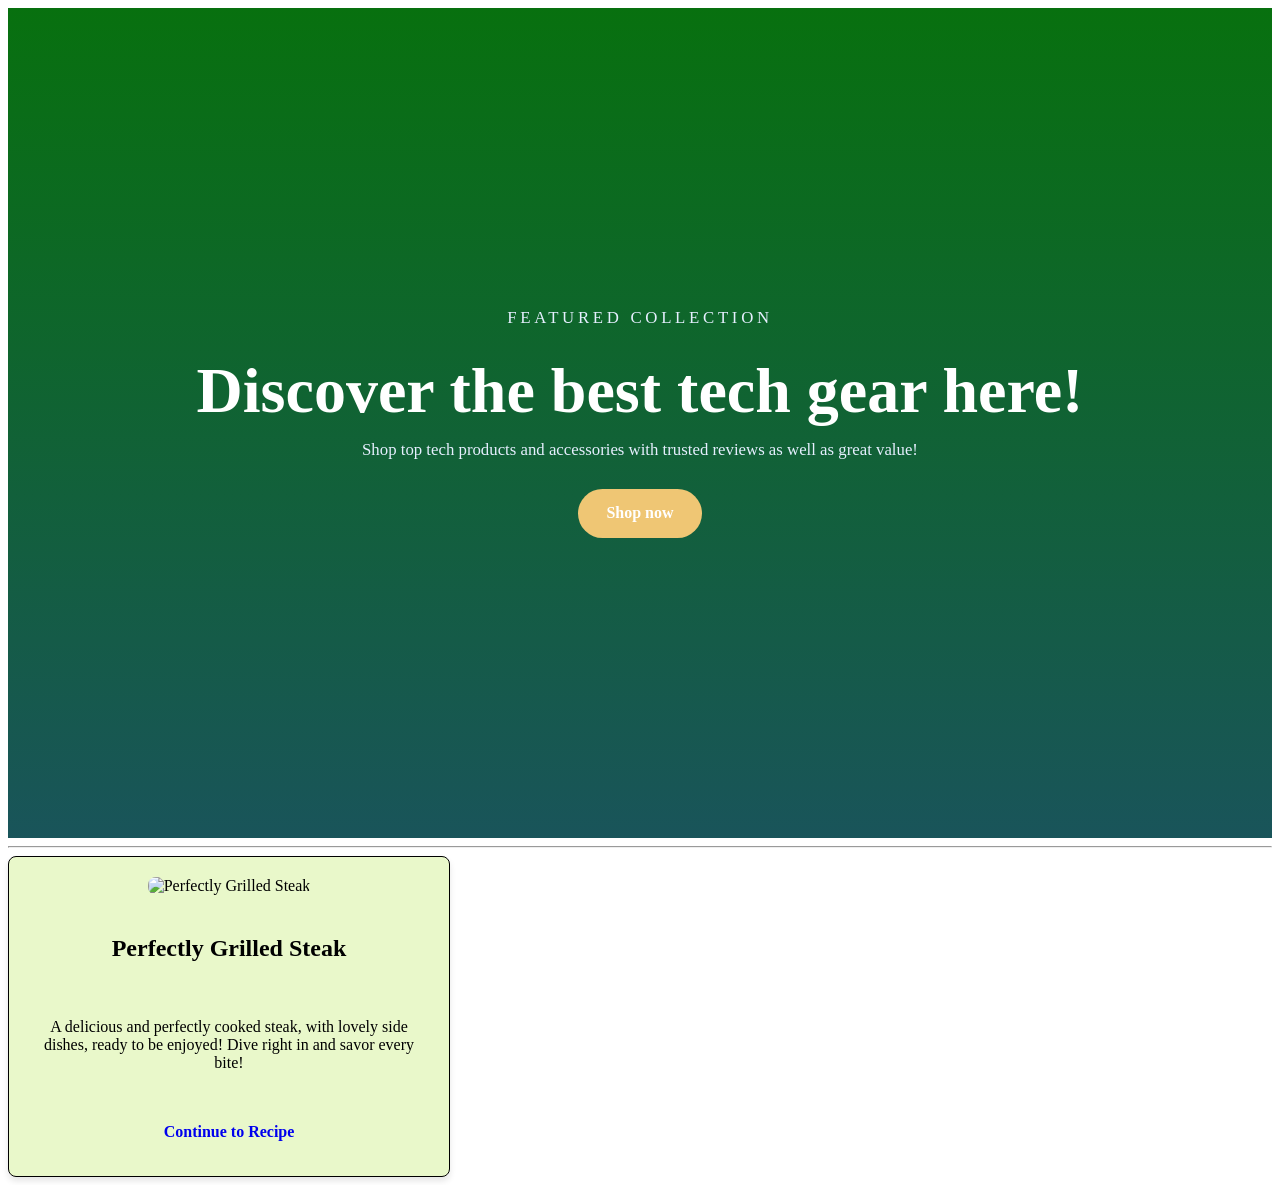
==== index.html @ 08d1109f "Rename products.html to index.html" ====
<!DOCTYPE html>
<html lang= "en">
<head>
    <META http-equiv=Content-Type content="text/html; charset=UTF-8">
    <title>CSS Exercise 3</title>
    <link rel="stylesheet" href="style.css">

</head>
<body>

<div class="spinner"></div>

<section class="hero">
  <div class="hero-content">
    <p class="hero-eyebrow">Featured collection</p>
    <h1>Discover the best tech gear here!</h1>
    <p>Shop top tech products and accessories with trusted reviews as well as great value!</p>
    <div class="hero-actions">
      <a class="btn primary" href="#section-2">Shop now</a>
    </div>
  </div>
</section>

    <hr>

<body>
      
  <body class="section" id="section-2">

  <div class="product-item">
    <div class="card-content">
      <img src="product 1.jpeg" alt="Perfectly Grilled Steak">
      <h2>Perfectly Grilled Steak</h2>
      <p>A delicious and perfectly cooked steak, with lovely side dishes, ready to be enjoyed! Dive right in and savor every bite!</p>
      <a class="btn" href="https://www.cookingclassy.com/grilled-steak/" target="_blank">Continue to Recipe</a>
    </div>
  </div>
      
    

</body>
</html>
---- style.css ----
.hero {
  min-height: 90vh;
  display: flex;
  align-items: center;
  justify-content: center;
  padding: 10px 20px;
  background: linear-gradient(180deg, rgba(4, 106, 11, 0.92), rgba(19, 61, 97, 0.82)), #35be3b;
  color: #ffffff;
  text-align: center;
  transition: background 0.5s ease;
  poistion: sticky;
}

.hero-eyebrow {
  margin: 0 0 1rem;
  letter-spacing: 0.22em;
  text-transform: uppercase;
  font-size: 0.85rem;
  color: #d9e8ff;
  animation: skewPulse 3s ease-in-out infinite;
}

.hero h1 {
  margin: 0 0 1rem;
  font-size: clamp(2.5rem, 5vw, 4.5rem);
  line-height: 1.05;
  transition: color 0.3s ease;
}

.hero p {
  margin: 0 auto 1.8rem;
  max-width: 720px;
  font-size: 1.05rem;
  color: #e6efff;
  transition: opacity 0.3s ease;
}

.btn {
  display: inline-block;
  padding: 0.95rem 1.8rem;
  border-radius: 900px;
  text-decoration: none;
  font-weight: 700;
  transition: all 0.3s ease;
  cursor: pointer;
  animation: pulse 2s infinite;
  animation-play-state: paused;
}

.btn:hover {
  transform: translateY(-2px) scale(1.05);
  animation-play-state: running;
}

.primary {
  background: #efc674;
  color: #fff;
  transition: background-color 0.3s ease;
}

.primary:hover {
  background: #d4a64a;
}

.product-item {
  display: grid;
  grid-template-columns: repeat(auto-fit, minmax(300px, 1fr));
  gap: 20px;
}

.card-content {
  background: #fff;
  border-radius: 8px;
  border: 1px solid black;
  padding: 20px;
  box-shadow: 0 4px 6px rgba(0, 0, 0, 0.1);
  gap: 20px;
  display: flex;
  flex-direction: column;
  max-width: 400px;
  max-height: 600px;
  align-items: center;
  text-align: center;
  animation-name: slideUp;
  animation-duration: 5s;
  transition: transform 0.3s ease, box-shadow 0.3s ease;
  background-color: rgba(203, 238, 132, 0.43);
}

@keyframes slideUp {
  from {
    transform: translateY(100%);
  }
}

.card-content:hover {
  transform: translateY(-10px);
  box-shadow: 0 8px 12px rgba(0, 0, 0, 0.2);
}

.card-content img {
  width: auto;
  height: auto;
  border-radius: 8px;
}

button {
  background: #c4db72;
  color: black;
  padding: 10px 20px;
  border-radius: 900px;
  text-decoration: none;
  font-weight: 700;
  transition: background-color 0.3s ease;
}
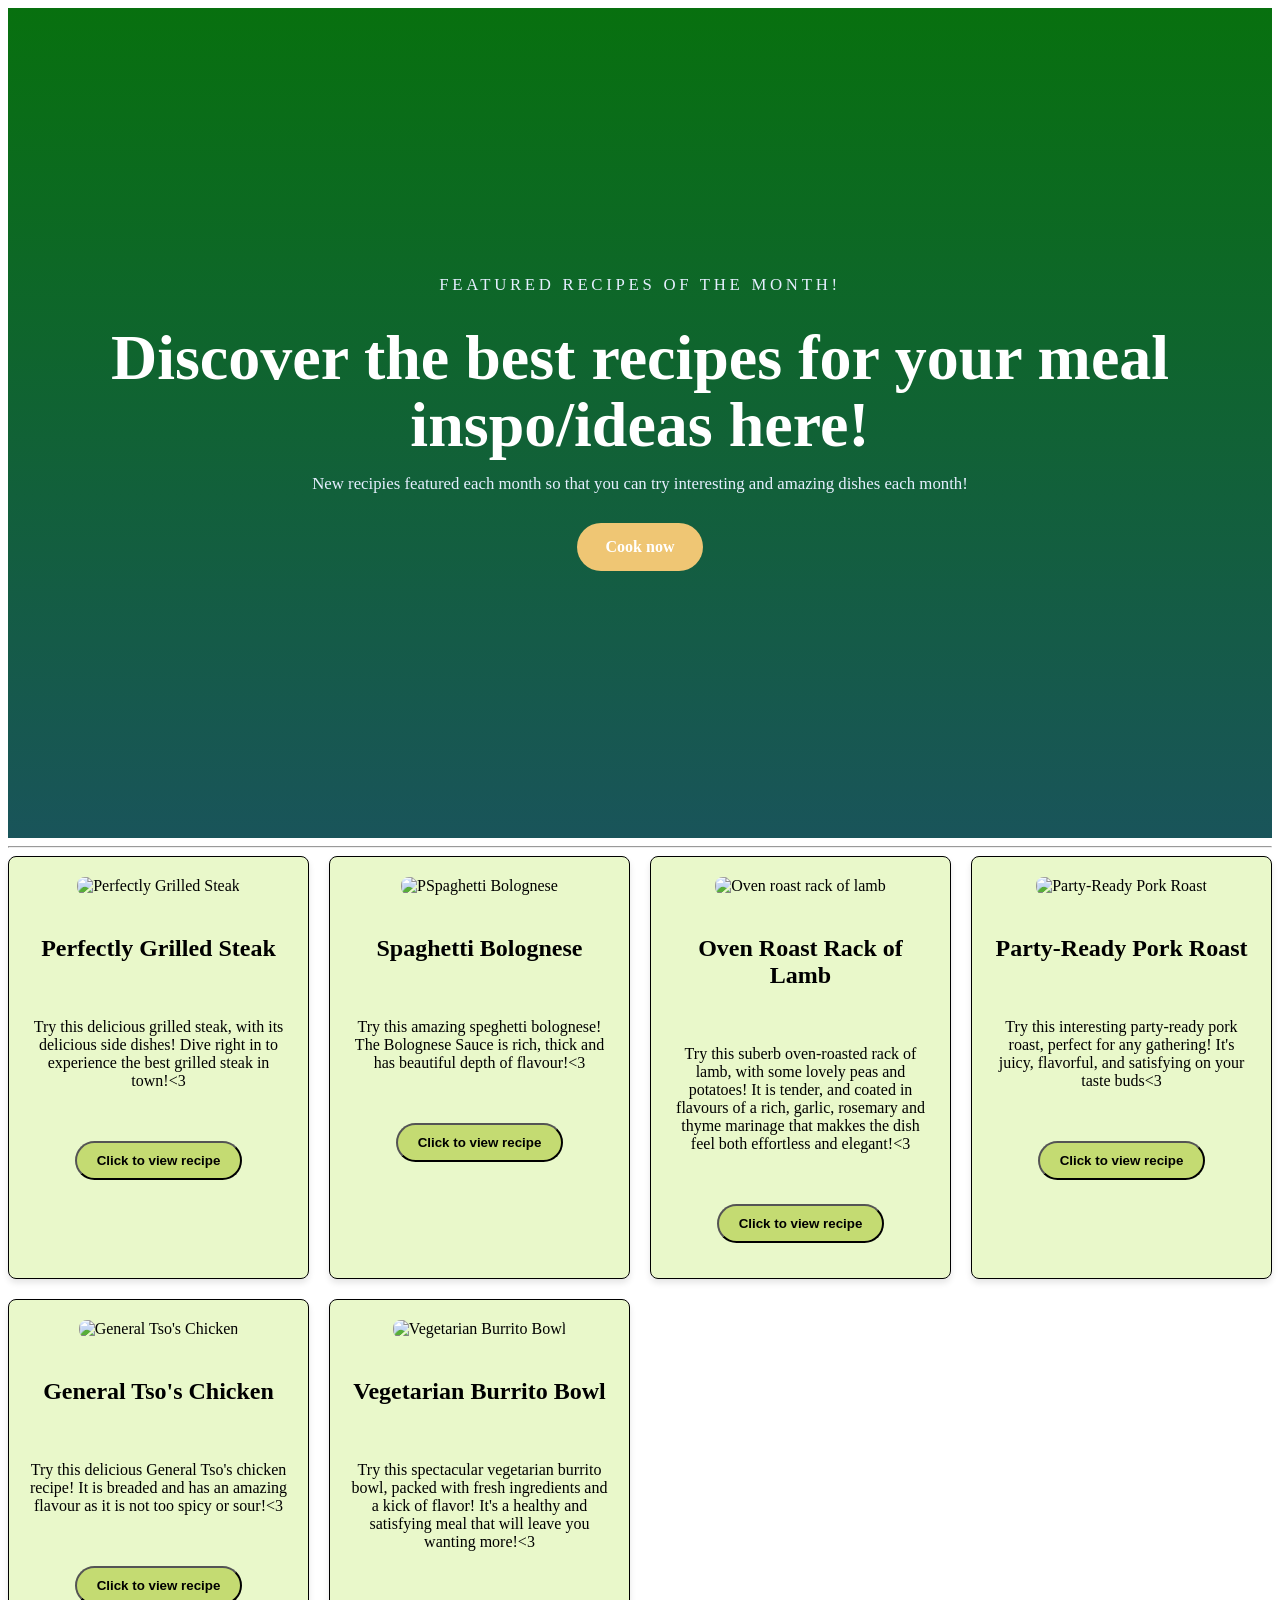
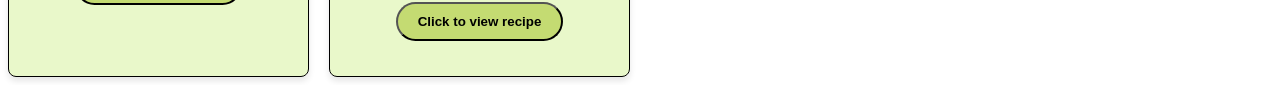
==== commit 884c7386: "Rename products.html to index.html" ====
--- a/index.html
+++ b/index.html
@@ -6,37 +6,64 @@
     <link rel="stylesheet" href="style.css">
 
 </head>
-<body>
 
 <div class="spinner"></div>
 
 <section class="hero">
   <div class="hero-content">
-    <p class="hero-eyebrow">Featured collection</p>
-    <h1>Discover the best tech gear here!</h1>
-    <p>Shop top tech products and accessories with trusted reviews as well as great value!</p>
+    <p class="hero-eyebrow">Featured Recipes of the month!</p>
+    <h1>Discover the best recipes for your meal inspo/ideas here!</h1>
+    <p>New recipies featured each month so that you can try interesting and amazing dishes each month!</p>
     <div class="hero-actions">
-      <a class="btn primary" href="#section-2">Shop now</a>
+      <a class="btn primary" href="#section-2">Cook now</a>
     </div>
   </div>
 </section>
 
     <hr>
 
-<body>
-      
-  <body class="section" id="section-2">
-
-  <div class="product-item">
+  <section class="product-item" id="section-2">
     <div class="card-content">
       <img src="product 1.jpeg" alt="Perfectly Grilled Steak">
       <h2>Perfectly Grilled Steak</h2>
-      <p>A delicious and perfectly cooked steak, with lovely side dishes, ready to be enjoyed! Dive right in and savor every bite!</p>
-      <a class="btn" href="https://www.cookingclassy.com/grilled-steak/" target="_blank">Continue to Recipe</a>
+      <p>Try this delicious grilled steak, with its delicious side dishes! Dive right in to experience the best grilled steak in town!<3 </p>
+      <a href="https://www.cookingclassy.com/grilled-steak/" class="btn" ><button>Click to view recipe</button></a>
+    </div>
+
+    <div class="card-content">
+      <img src="product 2.jpeg" alt="PSpaghetti Bolognese">
+      <h2>Spaghetti Bolognese</h2>
+      <p>Try this amazing speghetti bolognese! The Bolognese Sauce is rich, thick and has beautiful depth of flavour!<3 </p>
+      <a href="https://www.recipetineats.com/spaghetti-bolognese/comment-page-3/" class="btn" ><button>Click to view recipe</button></a>
+    </div>
+
+    <div class="card-content">
+      <img src="product 3.jpeg" alt="Oven roast rack of lamb">
+      <h2>Oven Roast Rack of Lamb</h2>
+      <p>Try this suberb oven-roasted rack of lamb, with some lovely peas and potatoes! It is tender, and coated in flavours of a rich, garlic, rosemary and thyme marinage that makkes the dish feel both effortless and elegant!<3 </p>
+      <a href="https://myanosmickitchen.com/oven-roast-rack-of-lamb/" class="btn" ><button>Click to view recipe</button></a>
+    </div>
+
+    <div class="card-content">
+      <img src="product 4.jpeg" alt="Party-Ready Pork Roast">
+      <h2>Party-Ready Pork Roast</h2>
+      <p>Try this interesting party-ready pork roast, perfect for any gathering! It's juicy, flavorful, and satisfying on your taste buds<3 </p>
+      <a href="https://www.bonappetit.com/recipe/party-ready-pork-roast?srsltid=AfmBOoq_fTBo3ChZnLtX2IGEz7S7lufcG6PY2LXLX11YIv9n1kIjj3Ne" class="btn" ><button>Click to view recipe</button></a>
+    </div>
+
+    <div class="card-content">
+      <img src="product 5.jpeg" alt="General Tso's Chicken">
+      <h2>General Tso's Chicken</h2>
+      <p>Try this delicious General Tso's chicken recipe! It is breaded and has an amazing flavour as it is not too spicy or sour!<3 </p>
+      <a href="https://www.cookingclassy.com/general-tso-chicken/" class="btn" ><button>Click to view recipe</button></a>
+    </div>
+
+    <div class="card-content">
+      <img src="product 6.jpeg" alt="Vegetarian Burrito Bowl">
+      <h2>Vegetarian Burrito Bowl</h2>
+      <p>Try this spectacular vegetarian burrito bowl, packed with fresh ingredients and a kick of flavor! It's a healthy and satisfying meal that will leave you wanting more!<3 </p>
+      <a href="https://feelgoodfoodie.net/recipe/vegetarian-burrito-bowl/" class="btn" ><button>Click to view recipe</button></a>
     </div>
   </div>
-      
-    
 
-</body>
-</html>
+  
